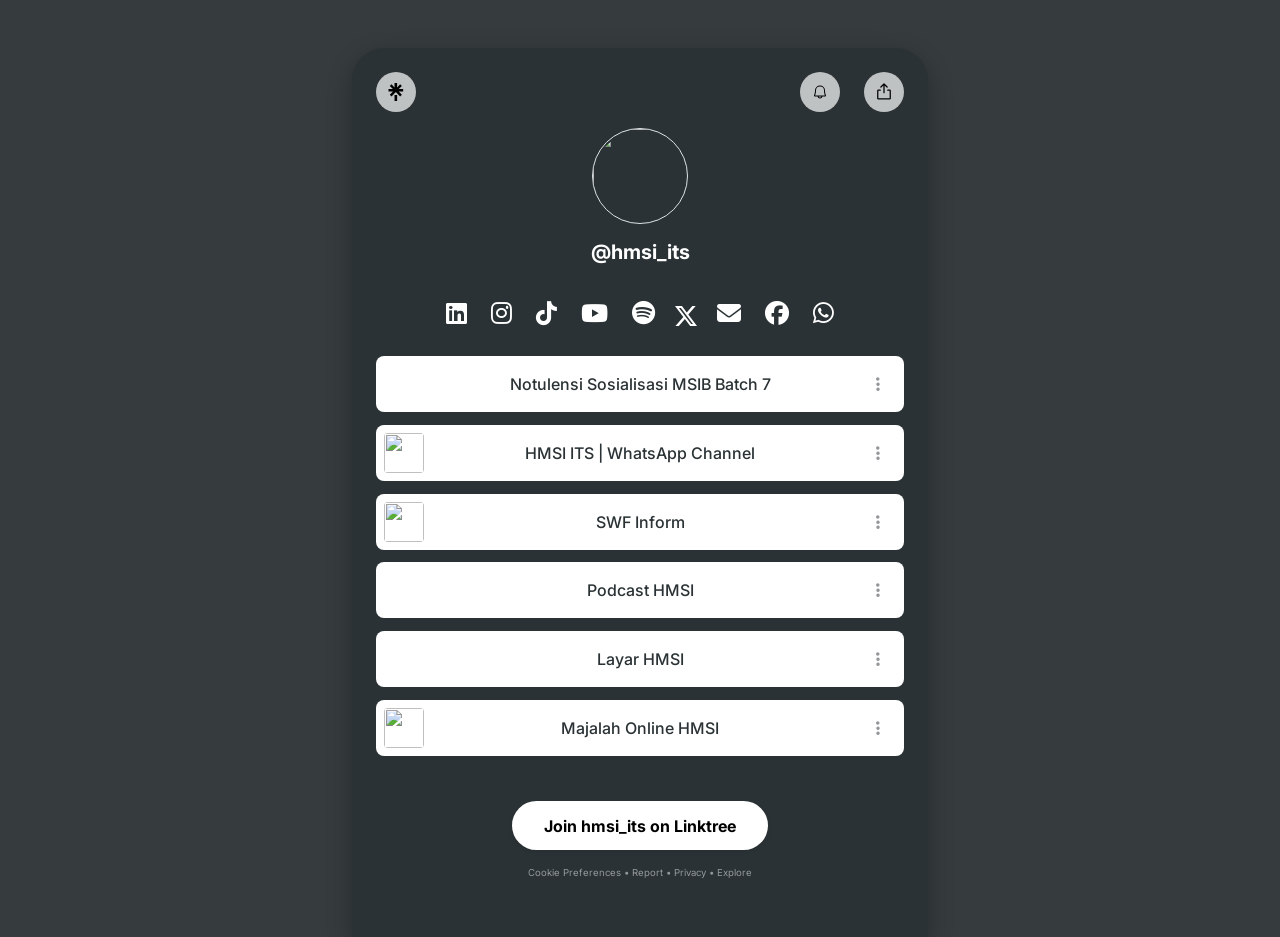
==== linktree.html @ 95923cdd "tugas linktree" ====
<!DOCTYPE html>
<html lang="id">

<head>
    <title>hmsi_its | Instagram, Facebook, TikTok | Linktree</title>
    <meta charset="UTF-8">
    <meta name="viewport" content="width=device-width, initial-scale=1">
    <link rel="stylesheet" href="https://cdn.jsdelivr.net/npm/bootstrap@4.6.2/dist/css/bootstrap.min.css">
    <link rel="stylesheet" href="https://cdnjs.cloudflare.com/ajax/libs/font-awesome/6.4.0/css/all.min.css">
    <link href="https://fonts.googleapis.com/css2?family=Inter:wght@400;700&display=swap" rel="stylesheet">
    <link rel="shortcut icon" href="https://assets.production.linktr.ee/profiles/_next/static/logo-assets/favicon.ico">
    <script src="https://cdn.jsdelivr.net/npm/jquery@3.7.1/dist/jquery.slim.min.js"></script>
    <script src="https://cdn.jsdelivr.net/npm/popper.js@1.16.1/dist/umd/popper.min.js"></script>
    <script src="https://cdn.jsdelivr.net/npm/bootstrap@4.6.2/dist/js/bootstrap.bundle.min.js"></script>

    <style>
        body {
            background-color: #363c3e;
            font-family: 'Inter', sans-serif;
            margin: 0;
            min-height: 100vh;
            display: flex;
            justify-content: center;
        }

        .main-card {
            background-color: #2a3235;
            width: 100%;
            max-width: 36rem;
            margin-top: 3rem;
            border-radius: 2rem 2rem 0 0;
            padding: 1.5rem;
            position: relative;
            box-shadow: 0 0.5rem 1.5rem rgba(0, 0, 0, 0.3);
            display: flex;
            flex-direction: column;
        }

        .top-icon {
            position: absolute;
            top: 1.5rem;
            width: 2.5rem;
            height: 2.5rem;
            background-color: rgba(255, 255, 255, 0.7);
            border-radius: 50%;
            display: flex;
            align-items: center;
            justify-content: center;
            color: #000;
            transition: 0.3s;
        }

        .top-icon:hover {
            background-color: #fff;
            text-decoration: none;
            color: #000;
        }

        .profile-section {
            text-align: center;
            margin-top: 3.5rem;
            color: #ffffff;
        }

        .profile-pic {
            width: 6rem;
            height: 6rem;
            border-radius: 50%;
            margin-bottom: 1rem;
            object-fit: cover;
        }

        .social-icons-row {
            display: flex;
            justify-content: center;
            flex-wrap: wrap;
            gap: 0.5rem;
            margin-bottom: 1rem;
        }

        .social-icon-btn {
            color: #ffffff;
            font-size: 1.5rem;
            padding: 0.5rem;
            transition: 0.2s;
        }

        .social-icon-btn:hover {
            color: #cccccc;
            text-decoration: none;
        }

        .links-wrapper {
            width: 100%;
        }

        .btn-linktree {
            background-color: #ffffff;
            color: #2a3235 !important;
            display: flex;
            align-items: center;
            justify-content: center;
            padding: 1rem;
            margin-bottom: 0.8rem;
            border-radius: 0.5rem;
            text-decoration: none !important;
            position: relative;
            transition: 0.2s;
            font-weight: 500;
        }

        .btn-linktree:hover {
            background-color: #f0f0f0;
            transform: scale(1.01);
        }

        .link-logo {
            position: absolute;
            left: 0.5rem;
            width: 2.5rem;
            height: 2.5rem;
            border-radius: 0.25rem;
            object-fit: cover;
        }

        .footer-section {
            margin-top: auto;
            padding: 2rem 0;
            text-align: center;
        }

        .join-pill {
            background: #ffffff;
            color: #000000;
            padding: 0.8rem 2rem;
            border-radius: 2rem;
            font-weight: bold;
            display: inline-block;
            margin-bottom: 1rem;
            text-decoration: none !important;
        }

        .join-pill:hover {
            background-color: #f0f0f0;
            text-decoration: none;
            color: #000000;
        }
    </style>
</head>

<body>

    <div class="main-card">
        <a href="https://wedha132.github.io/linktree.html" class="top-icon" style="left: 1.5rem;">
            <svg fill="none" height="18" width="18" viewBox="0 0 28 28">
                <path
                    d="m15.7603 6.829 4.6725-4.80317 2.712 2.77734-4.9012 4.67248h6.8944v3.85565h-6.9271l4.9339 4.7922-2.712 2.7229-6.6983-6.731-6.69829 6.731-2.712-2.712 4.93387-4.7923h-6.92703v-3.86645h6.89436l-4.9012-4.67248 2.712-2.77734 4.67249 4.80317v-6.829h4.0516zm-4.0516 12.0243h4.0516v9.1489h-4.0516z"
                    fill="currentColor"></path>
            </svg>
        </a>

        <a href="#" class="top-icon" style="right: 5.5rem;">
            <svg viewBox="0 0 256 256" width="16" height="16" fill="currentColor">
                <path
                    d="M221.8,175.94C216.25,166.38,208,139.33,208,104a80,80,0,1,0-160,0c0,35.34-8.26,62.38-13.81,71.94A16,16,0,0,0,48,200H88.81a40,40,0,0,0,78.38,0H208a16,16,0,0,0,13.8-24.06ZM128,216a24,24,0,0,1-22.62-16h45.24A24,24,0,0,1,128,216ZM48,184c7.7-13.24,16-43.92,16-80a64,64,0,1,1,128,0c0,36.05,8.28,66.73,16,80Z">
                </path>
            </svg>
        </a>

        <a href="#" class="top-icon" style="right: 1.5rem;">
            <svg xmlns="http://www.w3.org/2000/svg" width="20" height="20" fill="currentColor" viewBox="0 0 256 256">
                <path
                    d="M216,112v96a16,16,0,0,1-16,16H56a16,16,0,0,1-16-16V112A16,16,0,0,1,56,96H80a8,8,0,0,1,0,16H56v96H200V112H176a8,8,0,0,1,0-16h24A16,16,0,0,1,216,112ZM93.66,69.66,120,43.31V136a8,8,0,0,0,16,0V43.31l26.34,26.35a8,8,0,0,0,11.32-11.32l-40-40a8,8,0,0,0-11.32,0l-40,40A8,8,0,0,0,93.66,69.66Z">
                </path>
            </svg>
        </a>

        <div class="profile-section">
            <img src="https://assets.production.linktr.ee/static/avatars/blank-avatar.svg?io=true&size=avatar-v3_0"
                class="profile-pic border">
            <h1 class="h5 font-weight-bold">@hmsi_its</h1>


        </div>

        <div class="links-wrapper">
            <div class="social-icons-row mt-3">
                <a href="https://www.linkedin.com/company/hmsi-its/" target="_blank" class="social-icon-btn"><i
                        class="fab fa-linkedin"></i></a>
                <a href="https://instagram.com/hmsi_its" target="_blank" class="social-icon-btn"><i
                        class="fab fa-instagram"></i></a>
                <a href="https://tiktok.com/@hmsi_its" target="_blank" class="social-icon-btn"><i
                        class="fab fa-tiktok"></i></a>
                <a href="https://www.youtube.com/channel/UCbqLEEMcWOyoYdxyKkKi24w" target="_blank"
                    class="social-icon-btn"><i class="fab fa-youtube"></i></a>
                <a href="https://open.spotify.com/show/55TkLkZZCZLwuawJ0WDd19?si=jwv-Y00xSWeUl56qWjwCzg\u0026dl_branch=1"
                    target="_blank" class="social-icon-btn"><i class="fab fa-spotify"></i></a>
                <a href="https://x.com/HMSI_ITS" target="_blank" class="social-icon-btn px-1"><svg
                        xmlns="http://www.w3.org/2000/svg" width="22" height="22" fill="currentColor"
                        class="bi bi-twitter-x" viewBox="0 0 16 16">
                        <path
                            d="M12.6.75h2.454l-5.36 6.142L16 15.25h-4.937l-3.867-5.07-4.425 5.07H.316l5.733-6.57L0 .75h5.063l3.495 4.633L12.601.75Zm-.86 13.028h1.36L4.323 2.145H2.865z" />
                    </svg></a>
                <a href="mailto:hima@is.its.ac.id" class="social-icon-btn"><i class="fas fa-envelope"></i></a>
                <a href="https://www.facebook.com/hmsi.its" target="_blank" class="social-icon-btn"><i
                        class="fab fa-facebook"></i></a>
                <a href="https://api.whatsapp.com/send?phone=6289526634395" target="_blank" class="social-icon-btn"><i
                        class="fab fa-whatsapp"></i></a>
            </div>

            <a href="https://docs.google.com/document/d/128g1Emm4ryryc7zL3BYxdKbiq_ARwsUS/edit" target="_blank"
                class="btn-linktree">
                <span>Notulensi Sosialisasi MSIB Batch 7</span>
                <i class="fas fa-ellipsis-v position-absolute" style="right: 1.5rem; opacity: 0.5;"></i>
            </a>

            <a href="https://www.whatsapp.com/channel/0029VadLh6fCXC3BPGrQT645" target="_blank" class="btn-linktree">
                <img src="https://ugc.production.linktr.ee/6d0b76de-f264-4008-b38d-0f5cdfb247dc_An8NY-Bka6uwHXZ57c4Gd25LErYtViOqr0VFNo-1xwoWVPZH2yS2XPKQ46MQcGEc0X6OKzP6Cs4cm-Jx0kKeSjJDof9b2P7LLKt9.jpeg?io=true&size=thumbnail-stack_v1_0"
                    class="link-logo">
                <span>HMSI ITS | WhatsApp Channel</span>
                <i class="fas fa-ellipsis-v position-absolute" style="right: 1.5rem; opacity: 0.5;"></i>
            </a>

            <a href="https://linktr.ee/swfinform" target="_blank" class="btn-linktree">
                <img src="https://ugc.production.linktr.ee/8040aa51-7bbc-4e4c-a3db-5c5cb19e7a65_b76deb46-c9c3-47d6-bc94-d3bcfca1991b-SWFInform.jpeg?io=true&size=thumbnail-stack_v1_0"
                    class="link-logo">
                <span>SWF Inform</span>
                <i class="fas fa-ellipsis-v position-absolute" style="right: 1.5rem; opacity: 0.5;"></i>
            </a>

            <a href="https://open.spotify.com/show/55TkLkZZCZLwuawJ0WDd19?si=My8aFpYITWadrtQgKoxmEQ&nd=1&dlsi=54f540ed22a64464"
                target="_blank" class="btn-linktree">
                <span>Podcast HMSI</span>
                <i class="fas fa-ellipsis-v position-absolute" style="right: 1.5rem; opacity: 0.5;"></i>
            </a>

            <a href="https://www.youtube.com/channel/UCbqLEEMcWOyoYdxyKkKi24w" target="_blank" class="btn-linktree">
                <span>Layar HMSI</span>
                <i class="fas fa-ellipsis-v position-absolute" style="right: 1.5rem; opacity: 0.5;"></i>
            </a>

            <a href="https://fliphtml5.com/bookcase/kbfyt/" target="_blank" class="btn-linktree">
                <img src="https://ugc.production.linktr.ee/4a8aeb72-61c2-4c55-94bb-e68ff1707345_shot.jpeg?io=true&size=thumbnail-stack_v1_0"
                    class="link-logo">
                <span>Majalah Online HMSI</span>
                <i class="fas fa-ellipsis-v position-absolute" style="right: 1.5rem; opacity: 0.5;"></i>
            </a>
        </div>

        <div class="footer-section">
            <a href="#" class="join-pill shadow-sm">Join hmsi_its on Linktree</a>
            <div class="text-white-50" style="font-size: 0.6rem;">
                <a href="#" class="text-reset">Cookie Preferences</a> •
                <a href="https://linktr.ee/s/about/trust-center/report?field86145911=https%3A%2F%2Flinktr.ee%2Fhmsi_its"
                    target="_blank" class="text-reset">Report</a> •
                <a href="https://linktr.ee/s/privacy" target="_blank" class="text-reset">Privacy</a> •
                <a href="#" class="text-reset">Explore</a>
            </div>
        </div>
    </div>

</body>

</html>
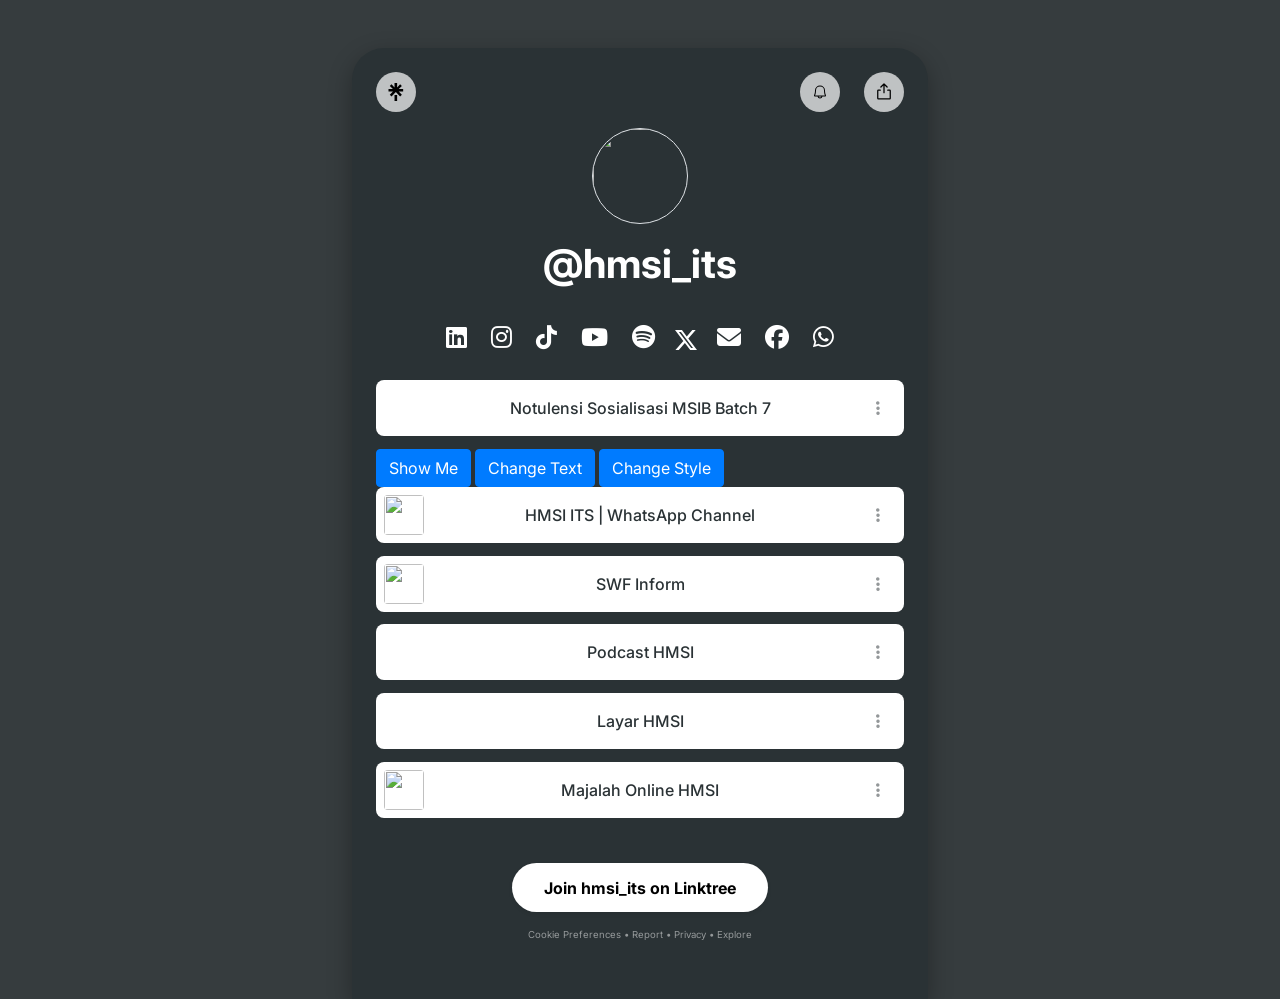
==== commit 44ca2bb7: "pertemuan 6" ====
--- a/linktree.html
+++ b/linktree.html
@@ -12,6 +12,29 @@
     <script src="https://cdn.jsdelivr.net/npm/jquery@3.7.1/dist/jquery.slim.min.js"></script>
     <script src="https://cdn.jsdelivr.net/npm/popper.js@1.16.1/dist/umd/popper.min.js"></script>
     <script src="https://cdn.jsdelivr.net/npm/bootstrap@4.6.2/dist/js/bootstrap.bundle.min.js"></script>
+    <script>
+        function showme() {
+            // alert("Halo Selamat Siang");
+            Swal.fire({
+                title:"Hallo!",
+                text:"Selamat Siang",
+                icon:"success",
+            });
+        }
+
+        function changeText() {
+            const element = document.getElementById("intro");
+            element.innerHTML = "Sistem Informasi ITS";
+            // document.getElementById("intro").innerHTML = "Sistem Informasi ITS";
+        }
+
+        function changeStyle() {
+            const element = document.getElementById("tombol");
+            element.style.color = "blue";
+            element.style.background = "yellow";
+        }
+    </script>
+    <script src="https://cdn.jsdelivr.net/npm/sweetalert2@11"></script>
 
     <style>
         body {
@@ -178,7 +201,7 @@
         <div class="profile-section">
             <img src="https://assets.production.linktr.ee/static/avatars/blank-avatar.svg?io=true&size=avatar-v3_0"
                 class="profile-pic border">
-            <h1 class="h5 font-weight-bold">@hmsi_its</h1>
+            <h1 id="intro" class="font-weight-bold">@hmsi_its</h1>
 
 
         </div>
@@ -208,11 +231,17 @@
                         class="fab fa-whatsapp"></i></a>
             </div>
 
-            <a href="https://docs.google.com/document/d/128g1Emm4ryryc7zL3BYxdKbiq_ARwsUS/edit" target="_blank"
+            <a id="tombol" href="https://docs.google.com/document/d/128g1Emm4ryryc7zL3BYxdKbiq_ARwsUS/edit" target="_blank"
                 class="btn-linktree">
                 <span>Notulensi Sosialisasi MSIB Batch 7</span>
                 <i class="fas fa-ellipsis-v position-absolute" style="right: 1.5rem; opacity: 0.5;"></i>
             </a>
+
+            <button class="btn btn-primary" onclick="showme()">Show Me</button>
+
+            <button class="btn btn-primary" onclick="changeText()">Change Text</button>
+
+            <button class="btn btn-primary" onclick="changeStyle()">Change Style</button>
 
             <a href="https://www.whatsapp.com/channel/0029VadLh6fCXC3BPGrQT645" target="_blank" class="btn-linktree">
                 <img src="https://ugc.production.linktr.ee/6d0b76de-f264-4008-b38d-0f5cdfb247dc_An8NY-Bka6uwHXZ57c4Gd25LErYtViOqr0VFNo-1xwoWVPZH2yS2XPKQ46MQcGEc0X6OKzP6Cs4cm-Jx0kKeSjJDof9b2P7LLKt9.jpeg?io=true&size=thumbnail-stack_v1_0"
